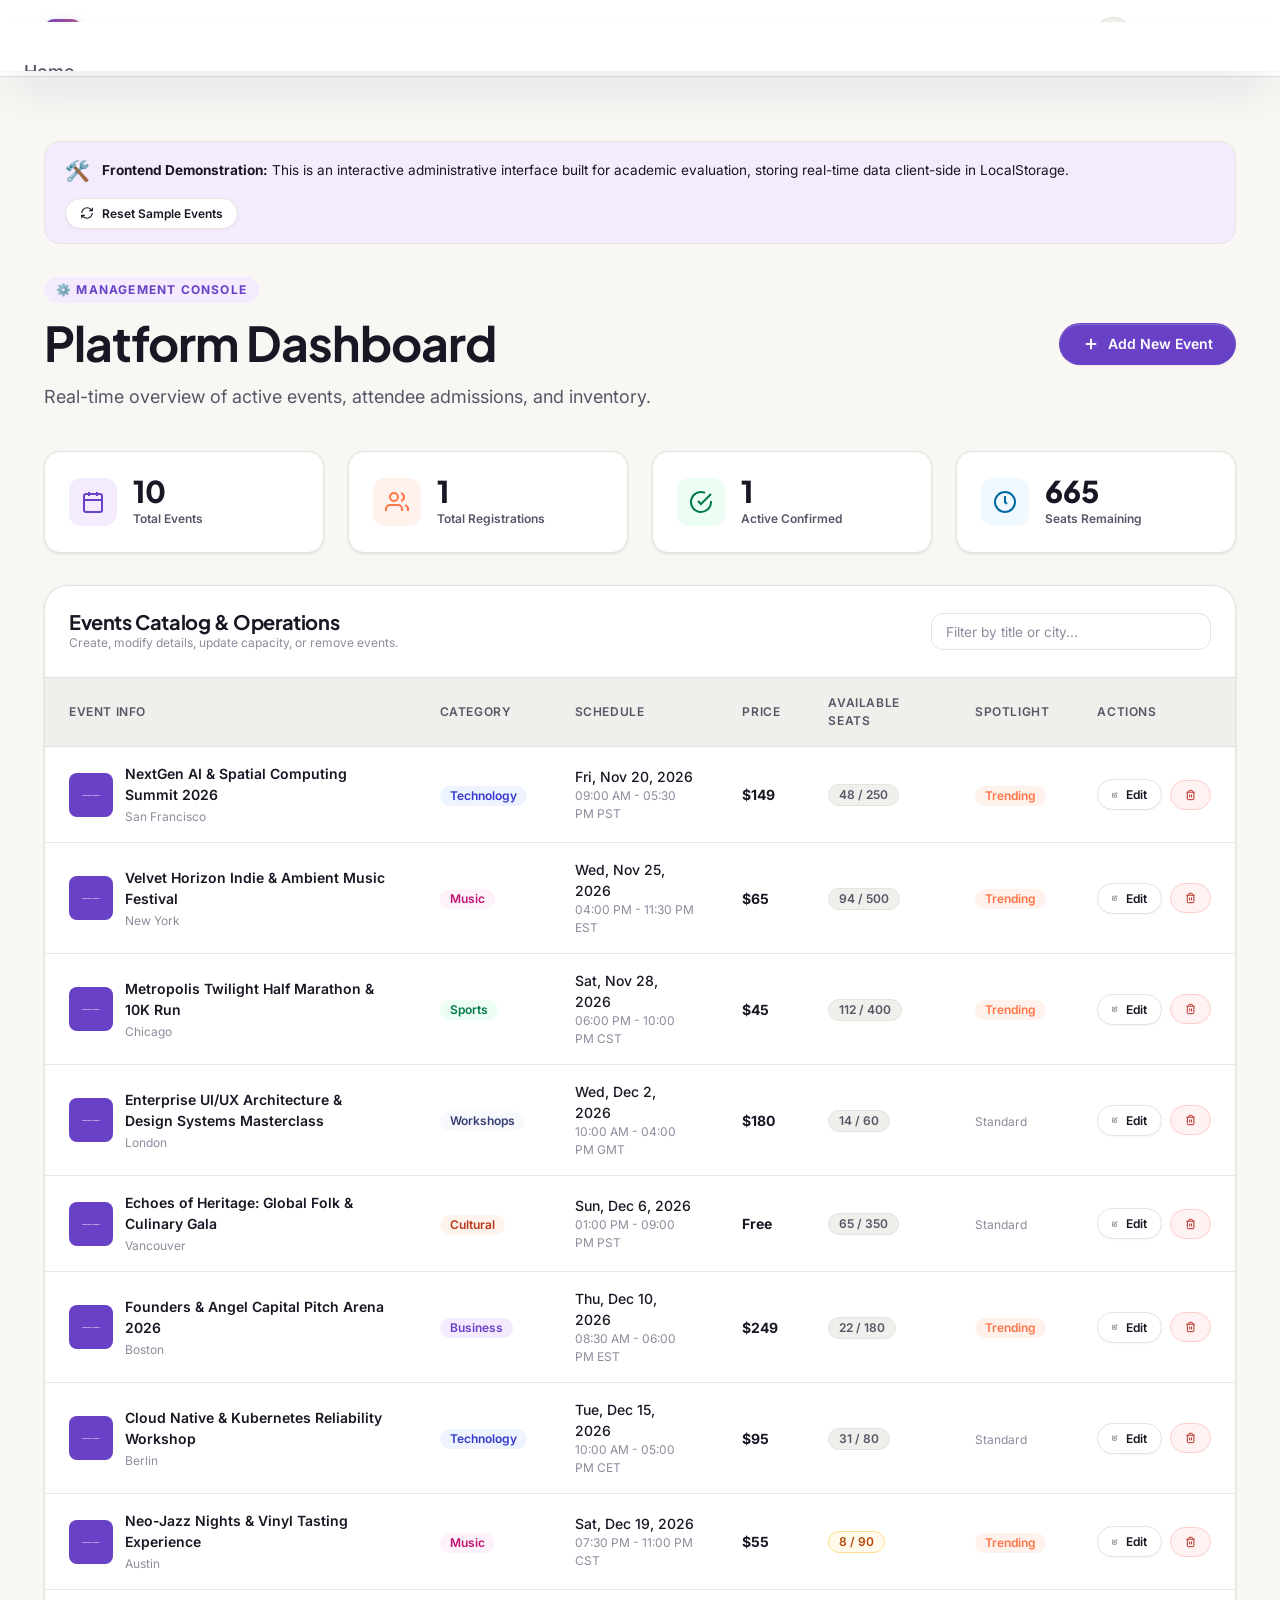
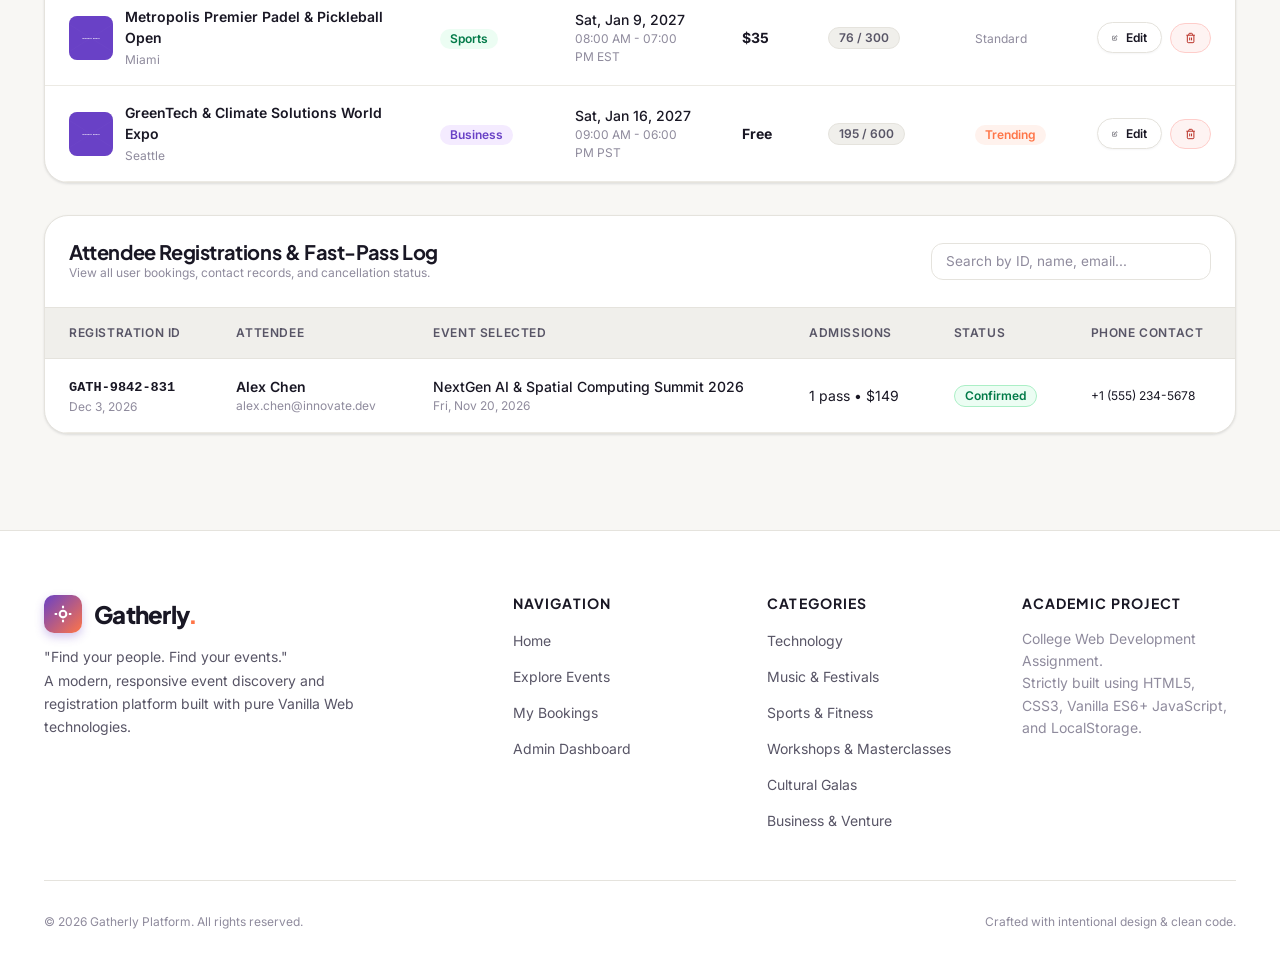
==== admin.html @ cff886ae "feat: add Admin Dashboard with metrics, event CRUD management, and registration viewer" ====
<!DOCTYPE html>
<html lang="en" data-theme="light">
<head>
  <meta charset="UTF-8">
  <meta name="viewport" content="width=device-width, initial-scale=1.0">
  <title>Admin Dashboard – Gatherly</title>
  <meta name="description" content="Manage events, inspect attendee registrations, and configure platform settings on Gatherly.">
  <link rel="icon" type="image/svg+xml" href="assets/favicon.svg">

  <!-- Google Fonts: Inter & Plus Jakarta Sans -->
  <link rel="preconnect" href="https://fonts.googleapis.com">
  <link rel="preconnect" href="https://fonts.gstatic.com" crossorigin>
  <link href="https://fonts.googleapis.com/css2?family=Inter:wght@400;500;600;700&family=Plus+Jakarta+Sans:wght@600;700;800&display=swap" rel="stylesheet">

  <!-- Gatherly Design System -->
  <link rel="stylesheet" href="css/variables.css">
  <link rel="stylesheet" href="css/base.css">
  <link rel="stylesheet" href="css/components.css">
  <link rel="stylesheet" href="css/pages.css">
  <link rel="stylesheet" href="css/responsive.css">
</head>
<body>

  <!-- ==================== Navigation Bar ==================== -->
  <header class="navbar">
    <div class="container navbar-inner">
      <a href="index.html" class="brand-logo" aria-label="Gatherly Home">
        <div class="brand-logo-mark">
          <svg width="22" height="22" viewBox="0 0 24 24" fill="none" stroke="currentColor" stroke-width="2.5">
            <circle cx="12" cy="12" r="4"/>
            <path d="M12 2v3M12 19v3M2 12h3M19 12h3"/>
          </svg>
        </div>
        <span>Gatherly<span class="dot">.</span></span>
      </a>

      <nav class="nav-links" aria-label="Main Navigation">
        <a href="index.html" class="nav-link">Home</a>
        <a href="events.html" class="nav-link">Explore Events</a>
        <a href="bookings.html" class="nav-link">My Bookings</a>
        <a href="admin.html" class="nav-link active">Admin</a>
      </nav>

      <div class="nav-actions">
        <!-- Theme Toggle -->
        <button class="theme-toggle-btn" aria-label="Toggle Dark/Light Mode" title="Toggle Theme">
          <svg width="20" height="20" viewBox="0 0 24 24" fill="none" stroke="currentColor" stroke-width="2"><path d="M21 12.79A9 9 0 1 1 11.21 3 7 7 0 0 0 21 12.79z"/></svg>
        </button>

        <a href="index.html" class="btn btn-secondary btn-sm">
          <span>Exit to Site</span>
        </a>

        <!-- Mobile Drawer Hamburger -->
        <button class="mobile-menu-btn" aria-label="Open mobile menu" aria-expanded="false">
          <svg width="22" height="22" viewBox="0 0 24 24" fill="none" stroke="currentColor" stroke-width="2"><path d="M3 12h18M3 6h18M3 18h18"/></svg>
        </button>
      </div>
    </div>

    <!-- Mobile Drawer -->
    <div class="mobile-nav" aria-label="Mobile Navigation">
      <a href="index.html" class="nav-link">Home</a>
      <a href="events.html" class="nav-link">Explore Events</a>
      <a href="bookings.html" class="nav-link">My Bookings</a>
      <a href="admin.html" class="nav-link active">Admin Dashboard</a>
    </div>
  </header>

  <main class="section">
    <div class="container">
      
      <!-- Academic Disclaimer Notice -->
      <div style="background-color: var(--color-primary-light); border: 1px solid var(--color-border); border-radius: var(--radius-lg); padding: 0.85rem 1.25rem; margin-bottom: 2rem; display: flex; align-items: center; justify-content: space-between; flex-wrap: wrap; gap: 0.75rem;">
        <div style="display: flex; align-items: center; gap: 0.75rem;">
          <span style="font-size: 1.25rem;">🛠️</span>
          <div style="font-size: 0.85rem; color: var(--color-text);">
            <strong>Frontend Demonstration:</strong> This is an interactive administrative interface built for academic evaluation, storing real-time data client-side in LocalStorage.
          </div>
        </div>
        <button id="reset-sample-data-btn" class="btn btn-secondary btn-sm" title="Restore default 10 events">
          <svg width="14" height="14" viewBox="0 0 24 24" fill="none" stroke="currentColor" stroke-width="2"><path d="M3 12a9 9 0 0 1 9-9 9.75 9.75 0 0 1 6.74 2.74L21 8"/><path d="M21 3v5h-5"/><path d="M21 12a9 9 0 0 1-9 9 9.75 9.75 0 0 1-6.74-2.74L3 16"/><path d="M3 21v-5h5"/></svg>
          Reset Sample Events
        </button>
      </div>

      <!-- Dashboard Header -->
      <div class="section-header flex items-center justify-between flex-wrap gap-4">
        <div>
          <span class="section-eyebrow">⚙️ Management Console</span>
          <h1 class="section-title">Platform Dashboard</h1>
          <p class="section-subtitle">Real-time overview of active events, attendee admissions, and inventory.</p>
        </div>
        <button id="open-add-event-modal-btn" class="btn btn-primary">
          <svg width="18" height="18" viewBox="0 0 24 24" fill="none" stroke="currentColor" stroke-width="2.5"><line x1="12" y1="5" x2="12" y2="19"/><line x1="5" y1="12" x2="19" y2="12"/></svg>
          Add New Event
        </button>
      </div>

      <!-- Overview Stats Grid -->
      <div class="admin-stats-grid">
        <div class="admin-stat-card">
          <div class="admin-stat-icon" style="background-color: var(--color-primary-light); color: var(--color-primary);">
            <svg width="24" height="24" viewBox="0 0 24 24" fill="none" stroke="currentColor" stroke-width="2"><rect x="3" y="4" width="18" height="18" rx="2" ry="2"/><line x1="16" y1="2" x2="16" y2="6"/><line x1="8" y1="2" x2="8" y2="6"/><line x1="3" y1="10" x2="21" y2="10"/></svg>
          </div>
          <div>
            <div id="stat-total-events" class="admin-stat-val">0</div>
            <div class="admin-stat-label">Total Events</div>
          </div>
        </div>

        <div class="admin-stat-card">
          <div class="admin-stat-icon" style="background-color: var(--color-accent-light); color: var(--color-accent);">
            <svg width="24" height="24" viewBox="0 0 24 24" fill="none" stroke="currentColor" stroke-width="2"><path d="M17 21v-2a4 4 0 0 0-4-4H5a4 4 0 0 0-4 4v2"/><circle cx="9" cy="7" r="4"/><path d="M23 21v-2a4 4 0 0 0-3-3.87"/><path d="M16 3.13a4 4 0 0 1 0 7.75"/></svg>
          </div>
          <div>
            <div id="stat-total-registrations" class="admin-stat-val">0</div>
            <div class="admin-stat-label">Total Registrations</div>
          </div>
        </div>

        <div class="admin-stat-card">
          <div class="admin-stat-icon" style="background-color: var(--color-success-bg); color: var(--color-success);">
            <svg width="24" height="24" viewBox="0 0 24 24" fill="none" stroke="currentColor" stroke-width="2"><path d="M22 11.08V12a10 10 0 1 1-5.93-9.14"/><polyline points="22 4 12 14.01 9 11.01"/></svg>
          </div>
          <div>
            <div id="stat-active-bookings" class="admin-stat-val">0</div>
            <div class="admin-stat-label">Active Confirmed</div>
          </div>
        </div>

        <div class="admin-stat-card">
          <div class="admin-stat-icon" style="background-color: var(--color-info-bg); color: var(--color-info);">
            <svg width="24" height="24" viewBox="0 0 24 24" fill="none" stroke="currentColor" stroke-width="2"><circle cx="12" cy="12" r="10"/><polyline points="12 6 12 12 14 14"/></svg>
          </div>
          <div>
            <div id="stat-available-seats" class="admin-stat-val">0</div>
            <div class="admin-stat-label">Seats Remaining</div>
          </div>
        </div>
      </div>

      <!-- ================= SECTION 1: EVENTS MANAGEMENT ================= -->
      <div class="admin-card">
        <div class="admin-card-header">
          <div>
            <h2 style="font-size: 1.25rem; font-weight: 700;">Events Catalog & Operations</h2>
            <p class="text-xs text-muted">Create, modify details, update capacity, or remove events.</p>
          </div>

          <div style="width: 280px; max-width: 100%;">
            <input 
              type="text" 
              id="admin-events-search" 
              class="form-input" 
              placeholder="Filter by title or city..." 
              style="padding: 0.45rem 0.85rem; font-size: 0.85rem;"
              aria-label="Filter events table"
            >
          </div>
        </div>

        <div class="table-responsive">
          <table class="data-table" aria-label="Events Table">
            <thead>
              <tr>
                <th>Event Info</th>
                <th>Category</th>
                <th>Schedule</th>
                <th>Price</th>
                <th>Available Seats</th>
                <th>Spotlight</th>
                <th>Actions</th>
              </tr>
            </thead>
            <tbody id="admin-events-tbody">
              <!-- Rendered by admin.js -->
            </tbody>
          </table>
        </div>
      </div>

      <!-- ================= SECTION 2: ATTENDEE REGISTRATIONS ================= -->
      <div class="admin-card">
        <div class="admin-card-header">
          <div>
            <h2 style="font-size: 1.25rem; font-weight: 700;">Attendee Registrations & Fast-Pass Log</h2>
            <p class="text-xs text-muted">View all user bookings, contact records, and cancellation status.</p>
          </div>

          <div style="width: 280px; max-width: 100%;">
            <input 
              type="text" 
              id="admin-bookings-search" 
              class="form-input" 
              placeholder="Search by ID, name, email..." 
              style="padding: 0.45rem 0.85rem; font-size: 0.85rem;"
              aria-label="Filter bookings table"
            >
          </div>
        </div>

        <div class="table-responsive">
          <table class="data-table" aria-label="Registrations Table">
            <thead>
              <tr>
                <th>Registration ID</th>
                <th>Attendee</th>
                <th>Event Selected</th>
                <th>Admissions</th>
                <th>Status</th>
                <th>Phone Contact</th>
              </tr>
            </thead>
            <tbody id="admin-bookings-tbody">
              <!-- Rendered by admin.js -->
            </tbody>
          </table>
        </div>
      </div>

    </div>
  </main>

  <!-- ==================== ADD / EDIT EVENT MODAL ==================== -->
  <div id="event-modal-backdrop" class="modal-backdrop" role="dialog" aria-modal="true" aria-labelledby="event-modal-title">
    <div class="modal-container" style="max-width: 640px;">
      <div class="modal-header">
        <h3 id="event-modal-title" class="modal-title">Add New Event</h3>
        <button class="modal-close close-event-modal" aria-label="Close dialog">
          <svg width="16" height="16" viewBox="0 0 24 24" fill="none" stroke="currentColor" stroke-width="2"><path d="M18 6L6 18M6 6l12 12"/></svg>
        </button>
      </div>

      <form id="admin-event-form">
        <div class="modal-body">
          <input type="hidden" id="admin-event-id">

          <!-- Title -->
          <div class="form-group">
            <label for="admin-event-title" class="form-label form-label-required">Event Title</label>
            <input type="text" id="admin-event-title" class="form-input" required placeholder="e.g. NextGen AI Summit 2026">
          </div>

          <!-- Category & Date Grid -->
          <div style="display: grid; grid-template-columns: 1fr 1fr; gap: 1rem;">
            <div class="form-group">
              <label for="admin-event-category" class="form-label form-label-required">Category</label>
              <select id="admin-event-category" class="form-select" required>
                <option value="technology">Technology</option>
                <option value="music">Music</option>
                <option value="sports">Sports</option>
                <option value="workshops">Workshops</option>
                <option value="cultural">Cultural</option>
                <option value="business">Business</option>
              </select>
            </div>

            <div class="form-group">
              <label for="admin-event-date" class="form-label form-label-required">Date</label>
              <input type="date" id="admin-event-date" class="form-input" required>
            </div>
          </div>

          <!-- Time & Venue Grid -->
          <div style="display: grid; grid-template-columns: 1fr 1fr; gap: 1rem;">
            <div class="form-group">
              <label for="admin-event-time" class="form-label form-label-required">Time / Schedule</label>
              <input type="text" id="admin-event-time" class="form-input" required placeholder="e.g. 09:00 AM - 05:00 PM">
            </div>

            <div class="form-group">
              <label for="admin-event-city" class="form-label form-label-required">City</label>
              <input type="text" id="admin-event-city" class="form-input" required placeholder="e.g. San Francisco">
            </div>
          </div>

          <div class="form-group">
            <label for="admin-event-venue" class="form-label form-label-required">Venue Location</label>
            <input type="text" id="admin-event-venue" class="form-input" required placeholder="e.g. Grand Auditorium, Silicon Center">
          </div>

          <!-- Price & Seats Grid -->
          <div style="display: grid; grid-template-columns: 1fr 1fr; gap: 1rem;">
            <div class="form-group">
              <label for="admin-event-price" class="form-label form-label-required">Price ($ USD, 0 for Free)</label>
              <input type="number" id="admin-event-price" class="form-input" min="0" step="1" required value="0">
            </div>

            <div class="form-group">
              <label for="admin-event-seats" class="form-label form-label-required">Total Seat Capacity</label>
              <input type="number" id="admin-event-seats" class="form-input" min="1" step="1" required value="100">
            </div>
          </div>

          <!-- Cover Image URL -->
          <div class="form-group">
            <label for="admin-event-image" class="form-label">Cover Image URL (Unsplash or direct image)</label>
            <input type="url" id="admin-event-image" class="form-input" placeholder="https://images.unsplash.com/photo-...">
            <span class="form-hint">Leave blank to use a reliable curated default fallback cover.</span>
          </div>

          <!-- Short Tagline -->
          <div class="form-group">
            <label for="admin-event-tagline" class="form-label">Short Tagline</label>
            <input type="text" id="admin-event-tagline" class="form-input" placeholder="A one-sentence hook for cards">
          </div>

          <!-- Description -->
          <div class="form-group">
            <label for="admin-event-desc" class="form-label form-label-required">Full Event Description</label>
            <textarea id="admin-event-desc" class="form-textarea" required placeholder="Provide comprehensive details about this event, speaker lineup, and highlights..."></textarea>
          </div>
        </div>

        <div class="modal-footer">
          <button type="button" class="btn btn-secondary close-event-modal">Cancel</button>
          <button type="submit" class="btn btn-primary">Save Event</button>
        </div>
      </form>
    </div>
  </div>

  <!-- ==================== DELETE CONFIRMATION MODAL ==================== -->
  <div id="delete-modal-backdrop" class="modal-backdrop" role="dialog" aria-modal="true" aria-labelledby="delete-dialog-title">
    <div class="modal-container">
      <div class="modal-header">
        <h3 id="delete-dialog-title" class="modal-title" style="color: var(--color-danger); display: flex; align-items: center; gap: 0.5rem;">
          <svg width="20" height="20" viewBox="0 0 24 24" fill="none" stroke="currentColor" stroke-width="2"><polyline points="3 6 5 6 21 6"/><path d="M19 6v14a2 2 0 0 1-2 2H7a2 2 0 0 1-2-2V6m3 0V4a2 2 0 0 1 2-2h4a2 2 0 0 1 2 2v2"/></svg>
          Delete Event
        </h3>
        <button class="modal-close close-delete-modal" aria-label="Close dialog">
          <svg width="16" height="16" viewBox="0 0 24 24" fill="none" stroke="currentColor" stroke-width="2"><path d="M18 6L6 18M6 6l12 12"/></svg>
        </button>
      </div>

      <div class="modal-body">
        <p style="margin-bottom: 0.75rem;">Are you sure you want to permanently delete this event?</p>
        <div style="background-color: var(--color-surface-sunken); padding: 1rem; border-radius: var(--radius-md); border-left: 3px solid var(--color-danger); margin-bottom: 1rem;">
          <strong id="delete-event-title" style="display: block;"></strong>
        </div>
        <p class="text-sm text-muted">
          This event will be removed from the discovery feed and local storage. Existing registered passes will remain in the log.
        </p>
      </div>

      <div class="modal-footer">
        <button class="btn btn-secondary close-delete-modal">Cancel</button>
        <button id="confirm-delete-event-btn" class="btn btn-danger">Yes, Delete Event</button>
      </div>
    </div>
  </div>

  <!-- ==================== Footer ==================== -->
  <footer class="footer">
    <div class="container">
      <div class="footer-grid">
        <div class="footer-brand">
          <a href="index.html" class="brand-logo">
            <div class="brand-logo-mark">
              <svg width="20" height="20" viewBox="0 0 24 24" fill="none" stroke="currentColor" stroke-width="2.5">
                <circle cx="12" cy="12" r="4"/>
                <path d="M12 2v3M12 19v3M2 12h3M19 12h3"/>
              </svg>
            </div>
            <span>Gatherly<span class="dot">.</span></span>
          </a>
          <p>
            "Find your people. Find your events." <br>
            A modern, responsive event discovery and registration platform built with pure Vanilla Web technologies.
          </p>
        </div>

        <div>
          <h4 class="footer-heading">Navigation</h4>
          <ul class="footer-links">
            <li><a href="index.html" class="footer-link">Home</a></li>
            <li><a href="events.html" class="footer-link">Explore Events</a></li>
            <li><a href="bookings.html" class="footer-link">My Bookings</a></li>
            <li><a href="admin.html" class="footer-link">Admin Dashboard</a></li>
          </ul>
        </div>

        <div>
          <h4 class="footer-heading">Categories</h4>
          <ul class="footer-links">
            <li><a href="events.html?cat=technology" class="footer-link">Technology</a></li>
            <li><a href="events.html?cat=music" class="footer-link">Music & Festivals</a></li>
            <li><a href="events.html?cat=sports" class="footer-link">Sports & Fitness</a></li>
            <li><a href="events.html?cat=workshops" class="footer-link">Workshops & Masterclasses</a></li>
            <li><a href="events.html?cat=cultural" class="footer-link">Cultural Galas</a></li>
            <li><a href="events.html?cat=business" class="footer-link">Business & Venture</a></li>
          </ul>
        </div>

        <div>
          <h4 class="footer-heading">Academic Project</h4>
          <p class="text-sm text-muted" style="line-height: 1.6;">
            College Web Development Assignment.<br>
            Strictly built using HTML5, CSS3, Vanilla ES6+ JavaScript, and LocalStorage.
          </p>
        </div>
      </div>

      <div class="footer-bottom">
        <div>
          © 2026 Gatherly Platform. All rights reserved.
        </div>
        <div>
          <span>Crafted with intentional design & clean code.</span>
        </div>
      </div>
    </div>
  </footer>

  <!-- Scripts -->
  <script src="js/data.js"></script>
  <script src="js/storage.js"></script>
  <script src="js/toast.js"></script>
  <script src="js/theme.js"></script>
  <script src="js/navbar.js"></script>
  <script src="js/admin.js"></script>
</body>
</html>
---- css/variables.css ----
/* ==========================================================================
   Gatherly Design System - Variables & Tokens
   ========================================================================== */

:root {
  /* Brand Color Palette */
  --color-primary: #6941C6;
  --color-primary-hover: #53389E;
  --color-primary-light: #F4EBFF;
  --color-primary-subtle: rgba(105, 65, 198, 0.08);

  --color-accent: #FF7547;
  --color-accent-hover: #E55F33;
  --color-accent-light: #FFF2ED;
  --color-accent-subtle: rgba(255, 117, 71, 0.1);

  /* Neutrals - Light Mode */
  --color-bg: #F8F7F4;
  --color-surface: #FFFFFF;
  --color-surface-raised: #FFFFFF;
  --color-surface-sunken: #F0EFEB;
  --color-border: #E5E3DD;
  --color-border-subtle: #ECEAE4;

  --color-text: #191724;
  --color-text-secondary: #585566;
  --color-text-muted: #8F8B9D;
  --color-text-inverse: #FFFFFF;

  /* Functional Status Colors */
  --color-success: #027A48;
  --color-success-bg: #ECFDF3;
  --color-success-border: #ABEFC6;

  --color-warning: #B54708;
  --color-warning-bg: #FFFAEB;
  --color-warning-border: #FEDF89;

  --color-danger: #B42318;
  --color-danger-bg: #FEF3F2;
  --color-danger-border: #FECDCA;

  --color-info: #026AA2;
  --color-info-bg: #F0F9FF;
  --color-info-border: #B9E6FE;

  /* Typography */
  --font-sans: 'Inter', -apple-system, BlinkMacSystemFont, 'Segoe UI', Roboto, Helvetica, Arial, sans-serif;
  --font-display: 'Plus Jakarta Sans', var(--font-sans);

  --text-xs: 0.75rem;     /* 12px */
  --text-sm: 0.875rem;    /* 14px */
  --text-base: 1rem;      /* 16px */
  --text-lg: 1.125rem;    /* 18px */
  --text-xl: 1.25rem;     /* 20px */
  --text-2xl: 1.5rem;     /* 24px */
  --text-3xl: 1.875rem;   /* 30px */
  --text-4xl: 2.25rem;    /* 36px */
  --text-5xl: 3rem;       /* 48px */
  --text-6xl: 3.75rem;    /* 60px */

  --font-normal: 400;
  --font-medium: 500;
  --font-semibold: 600;
  --font-bold: 700;
  --font-extrabold: 800;

  --leading-tight: 1.15;
  --leading-snug: 1.3;
  --leading-normal: 1.5;
  --leading-relaxed: 1.65;

  /* Spacing */
  --space-1: 0.25rem;   /* 4px */
  --space-2: 0.5rem;    /* 8px */
  --space-3: 0.75rem;   /* 12px */
  --space-4: 1rem;      /* 16px */
  --space-5: 1.25rem;   /* 20px */
  --space-6: 1.5rem;    /* 24px */
  --space-8: 2rem;      /* 32px */
  --space-10: 2.5rem;   /* 40px */
  --space-12: 3rem;     /* 48px */
  --space-16: 4rem;     /* 64px */
  --space-20: 5rem;     /* 80px */
  --space-24: 6rem;     /* 96px */

  /* Borders & Radius */
  --radius-xs: 4px;
  --radius-sm: 8px;
  --radius-md: 12px;
  --radius-lg: 16px;
  --radius-xl: 24px;
  --radius-full: 9999px;

  /* Shadows (Subtle & Layered) */
  --shadow-xs: 0 1px 2px rgba(16, 24, 40, 0.04);
  --shadow-sm: 0 1px 3px rgba(16, 24, 40, 0.08), 0 1px 2px rgba(16, 24, 40, 0.04);
  --shadow-md: 0 4px 12px -2px rgba(16, 24, 40, 0.08), 0 2px 4px -2px rgba(16, 24, 40, 0.04);
  --shadow-lg: 0 12px 24px -4px rgba(16, 24, 40, 0.1), 0 4px 8px -2px rgba(16, 24, 40, 0.04);
  --shadow-xl: 0 24px 48px -12px rgba(16, 24, 40, 0.14);
  --shadow-card-hover: 0 16px 32px -6px rgba(105, 65, 198, 0.12), 0 6px 12px -4px rgba(16, 24, 40, 0.06);

  /* Transitions */
  --transition-fast: 150ms cubic-bezier(0.4, 0, 0.2, 1);
  --transition-normal: 250ms cubic-bezier(0.4, 0, 0.2, 1);
  --transition-slow: 400ms cubic-bezier(0.4, 0, 0.2, 1);

  /* Layout */
  --container-max: 1240px;
  --container-narrow: 880px;
  --navbar-height: 76px;
}

/* ==========================================================================
   Dark Theme Overrides
   ========================================================================== */
[data-theme="dark"] {
  --color-primary: #875BF7;
  --color-primary-hover: #9E77ED;
  --color-primary-light: rgba(135, 91, 247, 0.18);
  --color-primary-subtle: rgba(135, 91, 247, 0.12);

  --color-accent: #FF855D;
  --color-accent-hover: #FFA07E;
  --color-accent-light: rgba(255, 133, 93, 0.18);
  --color-accent-subtle: rgba(255, 133, 93, 0.12);

  --color-bg: #0F0E14;
  --color-surface: #171520;
  --color-surface-raised: #1F1C2C;
  --color-surface-sunken: #13111B;
  --color-border: #2B273A;
  --color-border-subtle: #232031;

  --color-text: #F4F3F7;
  --color-text-secondary: #AAA5B8;
  --color-text-muted: #746F82;
  --color-text-inverse: #0F0E14;

  --color-success: #12B76A;
  --color-success-bg: rgba(18, 183, 106, 0.15);
  --color-success-border: #05603A;

  --color-warning: #F79009;
  --color-warning-bg: rgba(247, 144, 9, 0.15);
  --color-warning-border: #7A2E0E;

  --color-danger: #F04438;
  --color-danger-bg: rgba(240, 68, 56, 0.15);
  --color-danger-border: #7A271A;

  --color-info: #0BA5EC;
  --color-info-bg: rgba(11, 165, 236, 0.15);
  --color-info-border: #026AA2;

  --shadow-xs: 0 1px 2px rgba(0, 0, 0, 0.3);
  --shadow-sm: 0 2px 4px rgba(0, 0, 0, 0.4);
  --shadow-md: 0 4px 12px rgba(0, 0, 0, 0.45);
  --shadow-lg: 0 12px 28px rgba(0, 0, 0, 0.55);
  --shadow-xl: 0 24px 48px rgba(0, 0, 0, 0.7);
  --shadow-card-hover: 0 18px 36px rgba(135, 91, 247, 0.18);
}
---- css/base.css ----
/* ==========================================================================
   Gatherly Design System - Base, Reset, Typography & Forms
   ========================================================================== */

/* Modern CSS Reset */
*, *::before, *::after {
  box-sizing: border-box;
  margin: 0;
  padding: 0;
}

html {
  font-family: var(--font-sans);
  font-size: 16px;
  line-height: var(--leading-normal);
  color: var(--color-text);
  background-color: var(--color-bg);
  scroll-behavior: smooth;
  -webkit-font-smoothing: antialiased;
  -moz-osx-font-smoothing: grayscale;
  text-rendering: optimizeLegibility;
  transition: background-color var(--transition-normal), color var(--transition-normal);
}

body {
  min-height: 100vh;
  display: flex;
  flex-direction: column;
  background-color: var(--color-bg);
  overflow-x: hidden;
}

main {
  flex: 1 0 auto;
}

img, picture, video, canvas, svg {
  display: block;
  max-width: 100%;
}

input, button, textarea, select {
  font: inherit;
  color: inherit;
}

a {
  color: inherit;
  text-decoration: none;
  transition: color var(--transition-fast);
}

ul, ol {
  list-style: none;
}

button {
  cursor: pointer;
  border: none;
  background: none;
}

/* Accessible focus styles */
:focus-visible {
  outline: 2px solid var(--color-primary);
  outline-offset: 3px;
  border-radius: var(--radius-xs);
}

/* ==========================================================================
   Typography
   ========================================================================== */
h1, h2, h3, h4, h5, h6 {
  font-family: var(--font-display);
  color: var(--color-text);
  font-weight: var(--font-bold);
  line-height: var(--leading-tight);
  letter-spacing: -0.02em;
}

h1 { font-size: clamp(2.25rem, 5vw, var(--text-5xl)); }
h2 { font-size: clamp(1.75rem, 3.5vw, var(--text-3xl)); }
h3 { font-size: clamp(1.35rem, 2.5vw, var(--text-2xl)); }
h4 { font-size: var(--text-xl); }
h5 { font-size: var(--text-lg); }
h6 { font-size: var(--text-base); }

p {
  color: var(--color-text-secondary);
  line-height: var(--leading-relaxed);
}

.lead {
  font-size: var(--text-lg);
  line-height: var(--leading-relaxed);
  color: var(--color-text-secondary);
}

.text-sm { font-size: var(--text-sm); }
.text-xs { font-size: var(--text-xs); }
.text-muted { color: var(--color-text-muted); }
.text-primary { color: var(--color-primary); }
.text-accent { color: var(--color-accent); }

/* ==========================================================================
   Layout Containers
   ========================================================================== */
.container {
  width: 100%;
  max-width: var(--container-max);
  margin-left: auto;
  margin-right: auto;
  padding-left: var(--space-6);
  padding-right: var(--space-6);
}

.container-narrow {
  width: 100%;
  max-width: var(--container-narrow);
  margin-left: auto;
  margin-right: auto;
  padding-left: var(--space-6);
  padding-right: var(--space-6);
}

.section {
  padding-top: var(--space-16);
  padding-bottom: var(--space-16);
  position: relative;
}

.section-header {
  margin-bottom: var(--space-10);
}

.section-header.text-center {
  text-align: center;
  max-width: 680px;
  margin-left: auto;
  margin-right: auto;
}

.section-eyebrow {
  display: inline-flex;
  align-items: center;
  gap: var(--space-2);
  font-family: var(--font-sans);
  font-size: var(--text-xs);
  font-weight: var(--font-bold);
  text-transform: uppercase;
  letter-spacing: 0.1em;
  color: var(--color-primary);
  margin-bottom: var(--space-3);
  padding: var(--space-1) var(--space-3);
  background: var(--color-primary-light);
  border-radius: var(--radius-full);
}

.section-title {
  margin-bottom: var(--space-3);
}

.section-subtitle {
  font-size: var(--text-lg);
  color: var(--color-text-secondary);
}

/* ==========================================================================
   Buttons
   ========================================================================== */
.btn {
  display: inline-flex;
  align-items: center;
  justify-content: center;
  gap: var(--space-2);
  padding: 0.6875rem 1.375rem;
  font-family: var(--font-sans);
  font-size: var(--text-sm);
  font-weight: var(--font-semibold);
  border-radius: var(--radius-full);
  transition: all var(--transition-normal);
  white-space: nowrap;
  user-select: none;
  cursor: pointer;
  border: 1px solid transparent;
  line-height: 1.25;
}

.btn:active {
  transform: translateY(1px);
}

.btn-primary {
  background-color: var(--color-primary);
  color: var(--color-text-inverse);
  box-shadow: 0 1px 2px rgba(16, 24, 40, 0.05), inset 0 1px 0 rgba(255, 255, 255, 0.2);
}

.btn-primary:hover {
  background-color: var(--color-primary-hover);
  box-shadow: 0 4px 12px rgba(105, 65, 198, 0.28);
  transform: translateY(-1px);
}

.btn-accent {
  background-color: var(--color-accent);
  color: #FFFFFF;
  box-shadow: 0 1px 2px rgba(16, 24, 40, 0.05);
}

.btn-accent:hover {
  background-color: var(--color-accent-hover);
  box-shadow: 0 4px 12px rgba(255, 117, 71, 0.32);
  transform: translateY(-1px);
}

.btn-secondary {
  background-color: var(--color-surface);
  color: var(--color-text);
  border-color: var(--color-border);
  box-shadow: var(--shadow-xs);
}

.btn-secondary:hover {
  background-color: var(--color-surface-sunken);
  border-color: var(--color-text-muted);
}

.btn-outline {
  background-color: transparent;
  color: var(--color-primary);
  border-color: var(--color-primary);
}

.btn-outline:hover {
  background-color: var(--color-primary-light);
}

.btn-ghost {
  background-color: transparent;
  color: var(--color-text-secondary);
}

.btn-ghost:hover {
  background-color: var(--color-surface-sunken);
  color: var(--color-text);
}

.btn-danger {
  background-color: var(--color-danger-bg);
  color: var(--color-danger);
  border-color: var(--color-danger-border);
}

.btn-danger:hover {
  background-color: var(--color-danger);
  color: #FFFFFF;
}

.btn-sm {
  padding: 0.45rem 0.875rem;
  font-size: var(--text-xs);
}

.btn-lg {
  padding: 0.875rem 1.875rem;
  font-size: var(--text-base);
}

.btn-icon-only {
  padding: 0.625rem;
  border-radius: var(--radius-full);
}

.btn:disabled, .btn[disabled] {
  opacity: 0.55;
  cursor: not-allowed;
  pointer-events: none;
}

/* ==========================================================================
   Badges & Pills
   ========================================================================== */
.badge {
  display: inline-flex;
  align-items: center;
  gap: 0.35rem;
  padding: 0.25rem 0.625rem;
  border-radius: var(--radius-full);
  font-size: var(--text-xs);
  font-weight: var(--font-semibold);
  line-height: 1;
  text-transform: capitalize;
}

.badge-primary {
  background-color: var(--color-primary-light);
  color: var(--color-primary);
}

.badge-accent {
  background-color: var(--color-accent-light);
  color: var(--color-accent);
}

.badge-success {
  background-color: var(--color-success-bg);
  color: var(--color-success);
  border: 1px solid var(--color-success-border);
}

.badge-warning {
  background-color: var(--color-warning-bg);
  color: var(--color-warning);
  border: 1px solid var(--color-warning-border);
}

.badge-danger {
  background-color: var(--color-danger-bg);
  color: var(--color-danger);
  border: 1px solid var(--color-danger-border);
}

.badge-neutral {
  background-color: var(--color-surface-sunken);
  color: var(--color-text-secondary);
  border: 1px solid var(--color-border);
}

/* Category Specific Colors */
.badge-cat-technology { background: #EEF4FF; color: #3538CD; }
.badge-cat-music { background: #FDF2FA; color: #C11574; }
.badge-cat-sports { background: #ECFDF3; color: #027A48; }
.badge-cat-workshops { background: #F8F9FC; color: #363F72; }
.badge-cat-cultural { background: #FFF4ED; color: #B93815; }
.badge-cat-business { background: #F4EBFF; color: #6941C6; }

[data-theme="dark"] .badge-cat-technology { background: rgba(53, 56, 205, 0.2); color: #84ADFF; }
[data-theme="dark"] .badge-cat-music { background: rgba(193, 21, 116, 0.2); color: #FDA29B; }
[data-theme="dark"] .badge-cat-sports { background: rgba(2, 122, 72, 0.2); color: #6CE9A6; }
[data-theme="dark"] .badge-cat-workshops { background: rgba(54, 63, 114, 0.25); color: #A4BCFD; }
[data-theme="dark"] .badge-cat-cultural { background: rgba(185, 56, 21, 0.2); color: #FEC84B; }
[data-theme="dark"] .badge-cat-business { background: rgba(105, 65, 198, 0.2); color: #D6BBFB; }

/* ==========================================================================
   Form Controls
   ========================================================================== */
.form-group {
  margin-bottom: var(--space-5);
  display: flex;
  flex-direction: column;
  gap: var(--space-2);
}

.form-label {
  font-size: var(--text-sm);
  font-weight: var(--font-semibold);
  color: var(--color-text);
  display: flex;
  align-items: center;
  justify-content: space-between;
}

.form-label-required::after {
  content: " *";
  color: var(--color-danger);
}

.form-input, .form-select, .form-textarea {
  width: 100%;
  padding: 0.75rem 1rem;
  font-size: var(--text-sm);
  font-family: var(--font-sans);
  color: var(--color-text);
  background-color: var(--color-surface);
  border: 1px solid var(--color-border);
  border-radius: var(--radius-md);
  transition: all var(--transition-fast);
}

.form-input::placeholder, .form-textarea::placeholder {
  color: var(--color-text-muted);
}

.form-input:hover, .form-select:hover, .form-textarea:hover {
  border-color: var(--color-text-muted);
}

.form-input:focus, .form-select:focus, .form-textarea:focus {
  outline: none;
  border-color: var(--color-primary);
  box-shadow: 0 0 0 4px var(--color-primary-light);
}

.form-input.is-invalid, .form-select.is-invalid, .form-textarea.is-invalid {
  border-color: var(--color-danger);
  box-shadow: 0 0 0 4px var(--color-danger-bg);
}

.form-error {
  font-size: var(--text-xs);
  color: var(--color-danger);
  display: none;
  margin-top: 0.25rem;
}

.form-error.is-visible {
  display: block;
}

.form-hint {
  font-size: var(--text-xs);
  color: var(--color-text-muted);
}

.form-select {
  cursor: pointer;
  appearance: none;
  background-image: url("data:image/svg+xml,%3Csvg xmlns='http://www.w3.org/2000/svg' fill='none' viewBox='0 0 20 20'%3E%3Cpath stroke='%23667085' stroke-linecap='round' stroke-linejoin='round' stroke-width='1.5' d='m6 8 4 4 4-4'/%3E%3C/svg%3E");
  background-position: right 0.75rem center;
  background-repeat: no-repeat;
  background-size: 1.25rem;
  padding-right: 2.5rem;
}

.form-textarea {
  resize: vertical;
  min-height: 110px;
}

/* ==========================================================================
   Utilities
   ========================================================================== */
.visually-hidden {
  position: absolute;
  width: 1px;
  height: 1px;
  padding: 0;
  margin: -1px;
  overflow: hidden;
  clip: rect(0, 0, 0, 0);
  white-space: nowrap;
  border-width: 0;
}

.flex { display: flex; }
.flex-col { flex-direction: column; }
.items-center { align-items: center; }
.justify-between { justify-content: space-between; }
.justify-center { justify-content: center; }
.gap-2 { gap: var(--space-2); }
.gap-4 { gap: var(--space-4); }
.gap-6 { gap: var(--space-6); }
.w-full { width: 100%; }
---- css/components.css ----
/* ==========================================================================
   Gatherly Design System - Reusable Components
   ========================================================================== */

/* ==========================================================================
   Navbar
   ========================================================================== */
.navbar {
  position: sticky;
  top: 0;
  z-index: 100;
  background-color: var(--color-surface);
  border-bottom: 1px solid var(--color-border);
  transition: all var(--transition-normal);
  backdrop-filter: blur(12px);
  -webkit-backdrop-filter: blur(12px);
}

.navbar-inner {
  display: flex;
  align-items: center;
  justify-content: space-between;
  height: var(--navbar-height);
}

.brand-logo {
  display: flex;
  align-items: center;
  gap: var(--space-3);
  font-family: var(--font-display);
  font-weight: var(--font-extrabold);
  font-size: var(--text-2xl);
  color: var(--color-text);
  letter-spacing: -0.03em;
}

.brand-logo-mark {
  width: 38px;
  height: 38px;
  background: linear-gradient(135deg, var(--color-primary), var(--color-accent));
  border-radius: 10px;
  display: flex;
  align-items: center;
  justify-content: center;
  color: #FFFFFF;
  box-shadow: 0 4px 10px rgba(105, 65, 198, 0.3);
}

.brand-logo span.dot {
  color: var(--color-accent);
}

.nav-links {
  display: flex;
  align-items: center;
  gap: var(--space-8);
}

.nav-link {
  font-size: var(--text-sm);
  font-weight: var(--font-medium);
  color: var(--color-text-secondary);
  position: relative;
  padding: var(--space-2) 0;
  transition: color var(--transition-fast);
}

.nav-link:hover {
  color: var(--color-primary);
}

.nav-link.active {
  color: var(--color-primary);
  font-weight: var(--font-semibold);
}

.nav-link.active::after {
  content: "";
  position: absolute;
  bottom: 0;
  left: 0;
  right: 0;
  height: 2px;
  background-color: var(--color-primary);
  border-radius: var(--radius-full);
}

.nav-actions {
  display: flex;
  align-items: center;
  gap: var(--space-3);
}

/* Theme Toggle Button */
.theme-toggle-btn {
  width: 42px;
  height: 42px;
  border-radius: var(--radius-full);
  display: flex;
  align-items: center;
  justify-content: center;
  color: var(--color-text-secondary);
  background-color: var(--color-surface-sunken);
  border: 1px solid var(--color-border);
  transition: all var(--transition-fast);
}

.theme-toggle-btn:hover {
  color: var(--color-primary);
  border-color: var(--color-primary);
  transform: rotate(15deg);
}

.mobile-menu-btn {
  display: none;
  width: 42px;
  height: 42px;
  border-radius: var(--radius-sm);
  align-items: center;
  justify-content: center;
  color: var(--color-text);
  background-color: var(--color-surface-sunken);
  border: 1px solid var(--color-border);
}

/* Mobile Navigation Drawer */
.mobile-nav {
  position: fixed;
  top: var(--navbar-height);
  left: 0;
  right: 0;
  bottom: 0;
  background-color: var(--color-surface);
  padding: var(--space-6);
  display: flex;
  flex-direction: column;
  gap: var(--space-4);
  z-index: 99;
  transform: translateY(-110%);
  transition: transform var(--transition-normal);
  border-bottom: 1px solid var(--color-border);
  box-shadow: var(--shadow-xl);
  overflow-y: auto;
}

.mobile-nav.is-open {
  transform: translateY(0);
}

.mobile-nav .nav-link {
  font-size: var(--text-lg);
  padding: var(--space-3) 0;
  border-bottom: 1px solid var(--color-border-subtle);
}

/* ==========================================================================
   Event Card
   ========================================================================== */
.events-grid {
  display: grid;
  grid-template-columns: repeat(auto-fill, minmax(340px, 1fr));
  gap: var(--space-8);
}

.event-card {
  background-color: var(--color-surface);
  border: 1px solid var(--color-border);
  border-radius: var(--radius-lg);
  overflow: hidden;
  display: flex;
  flex-direction: column;
  transition: transform var(--transition-normal), box-shadow var(--transition-normal), border-color var(--transition-normal);
  box-shadow: var(--shadow-sm);
  position: relative;
}

.event-card:hover {
  transform: translateY(-4px);
  box-shadow: var(--shadow-card-hover);
  border-color: var(--color-primary-light);
}

.event-card-media {
  position: relative;
  width: 100%;
  aspect-ratio: 16 / 10;
  overflow: hidden;
  background-color: var(--color-surface-sunken);
}

.event-card-img {
  width: 100%;
  height: 100%;
  object-fit: cover;
  transition: transform var(--transition-slow);
}

.event-card:hover .event-card-img {
  transform: scale(1.05);
}

.event-card-badge-top {
  position: absolute;
  top: var(--space-3);
  left: var(--space-3);
  z-index: 2;
}

.event-card-price {
  position: absolute;
  top: var(--space-3);
  right: var(--space-3);
  z-index: 2;
  background-color: rgba(25, 23, 36, 0.85);
  backdrop-filter: blur(6px);
  color: #FFFFFF;
  font-weight: var(--font-bold);
  font-size: var(--text-xs);
  padding: 0.35rem 0.75rem;
  border-radius: var(--radius-full);
}

.event-card-price.free {
  background-color: var(--color-success);
}

.event-card-content {
  padding: var(--space-6);
  display: flex;
  flex-direction: column;
  flex-grow: 1;
}

.event-card-meta {
  display: flex;
  align-items: center;
  gap: var(--space-4);
  font-size: var(--text-xs);
  font-weight: var(--font-semibold);
  color: var(--color-accent);
  margin-bottom: var(--space-2);
  text-transform: uppercase;
  letter-spacing: 0.05em;
}

.event-card-title {
  font-size: var(--text-xl);
  font-weight: var(--font-bold);
  line-height: var(--leading-snug);
  margin-bottom: var(--space-2);
  color: var(--color-text);
  display: -webkit-box;
  -webkit-line-clamp: 2;
  -webkit-box-orient: vertical;
  overflow: hidden;
  transition: color var(--transition-fast);
}

.event-card:hover .event-card-title {
  color: var(--color-primary);
}

.event-card-desc {
  font-size: var(--text-sm);
  color: var(--color-text-secondary);
  line-height: var(--leading-normal);
  margin-bottom: var(--space-4);
  display: -webkit-box;
  -webkit-line-clamp: 2;
  -webkit-box-orient: vertical;
  overflow: hidden;
}

.event-card-info-list {
  display: flex;
  flex-direction: column;
  gap: var(--space-2);
  margin-top: auto;
  padding-top: var(--space-4);
  border-top: 1px solid var(--color-border-subtle);
  font-size: var(--text-xs);
  color: var(--color-text-secondary);
}

.event-card-info-item {
  display: flex;
  align-items: center;
  gap: var(--space-2);
}

.event-card-info-item svg {
  flex-shrink: 0;
  width: 15px;
  height: 15px;
  color: var(--color-text-muted);
}

.event-card-footer {
  display: flex;
  align-items: center;
  justify-content: space-between;
  margin-top: var(--space-4);
  padding-top: var(--space-3);
}

.seats-pill {
  font-size: var(--text-xs);
  font-weight: var(--font-medium);
  padding: 0.2rem 0.5rem;
  border-radius: var(--radius-sm);
  background-color: var(--color-surface-sunken);
  color: var(--color-text-secondary);
}

.seats-pill.low {
  background-color: var(--color-warning-bg);
  color: var(--color-warning);
  font-weight: var(--font-semibold);
}

.seats-pill.soldout {
  background-color: var(--color-danger-bg);
  color: var(--color-danger);
  font-weight: var(--font-bold);
}

/* ==========================================================================
   Countdown Timer Component
   ========================================================================== */
.countdown-box {
  display: inline-flex;
  align-items: center;
  gap: var(--space-3);
  background: var(--color-surface-raised);
  border: 1px solid var(--color-border);
  padding: var(--space-4) var(--space-6);
  border-radius: var(--radius-lg);
  box-shadow: var(--shadow-sm);
}

.countdown-unit {
  display: flex;
  flex-direction: column;
  align-items: center;
  min-width: 52px;
}

.countdown-num {
  font-family: var(--font-display);
  font-size: var(--text-2xl);
  font-weight: var(--font-extrabold);
  color: var(--color-primary);
  line-height: 1;
}

.countdown-label {
  font-size: var(--text-xs);
  font-weight: var(--font-semibold);
  text-transform: uppercase;
  color: var(--color-text-muted);
  letter-spacing: 0.05em;
  margin-top: var(--space-1);
}

.countdown-sep {
  font-size: var(--text-xl);
  font-weight: var(--font-bold);
  color: var(--color-text-muted);
  margin-bottom: var(--space-3);
}

/* ==========================================================================
   Toast Notification System
   ========================================================================== */
#toast-container {
  position: fixed;
  bottom: var(--space-6);
  right: var(--space-6);
  z-index: 1000;
  display: flex;
  flex-direction: column;
  gap: var(--space-3);
  max-width: 400px;
  width: calc(100% - 2 * var(--space-6));
  pointer-events: none;
}

.toast {
  pointer-events: auto;
  display: flex;
  align-items: flex-start;
  gap: var(--space-3);
  padding: var(--space-4);
  border-radius: var(--radius-md);
  background-color: var(--color-surface);
  color: var(--color-text);
  box-shadow: var(--shadow-lg);
  border: 1px solid var(--color-border);
  font-size: var(--text-sm);
  animation: toastIn 0.3s cubic-bezier(0.16, 1, 0.3, 1) forwards;
  transition: opacity 0.25s ease, transform 0.25s ease;
}

.toast.is-hiding {
  animation: toastOut 0.25s ease forwards;
}

.toast-icon {
  flex-shrink: 0;
  width: 20px;
  height: 20px;
  margin-top: 1px;
}

.toast-content {
  flex-grow: 1;
}

.toast-title {
  font-weight: var(--font-semibold);
  margin-bottom: 2px;
}

.toast-message {
  color: var(--color-text-secondary);
  font-size: var(--text-xs);
  line-height: 1.4;
}

.toast-close {
  color: var(--color-text-muted);
  cursor: pointer;
  padding: 2px;
}

.toast-close:hover {
  color: var(--color-text);
}

.toast-success { border-left: 4px solid var(--color-success); }
.toast-success .toast-icon { color: var(--color-success); }
.toast-error { border-left: 4px solid var(--color-danger); }
.toast-error .toast-icon { color: var(--color-danger); }
.toast-warning { border-left: 4px solid var(--color-warning); }
.toast-warning .toast-icon { color: var(--color-warning); }
.toast-info { border-left: 4px solid var(--color-primary); }
.toast-info .toast-icon { color: var(--color-primary); }

@keyframes toastIn {
  from { opacity: 0; transform: translateY(16px) scale(0.96); }
  to { opacity: 1; transform: translateY(0) scale(1); }
}

@keyframes toastOut {
  from { opacity: 1; transform: translateY(0) scale(1); }
  to { opacity: 0; transform: translateY(16px) scale(0.96); }
}

/* ==========================================================================
   Modal Dialog Component
   ========================================================================== */
.modal-backdrop {
  position: fixed;
  inset: 0;
  background-color: rgba(15, 14, 20, 0.65);
  backdrop-filter: blur(4px);
  -webkit-backdrop-filter: blur(4px);
  z-index: 500;
  display: flex;
  align-items: center;
  justify-content: center;
  padding: var(--space-4);
  opacity: 0;
  visibility: hidden;
  transition: opacity var(--transition-normal), visibility var(--transition-normal);
}

.modal-backdrop.is-open {
  opacity: 1;
  visibility: visible;
}

.modal-container {
  background-color: var(--color-surface);
  border: 1px solid var(--color-border);
  border-radius: var(--radius-xl);
  max-width: 560px;
  width: 100%;
  max-height: 90vh;
  overflow-y: auto;
  box-shadow: var(--shadow-xl);
  transform: scale(0.95);
  transition: transform var(--transition-normal);
}

.modal-backdrop.is-open .modal-container {
  transform: scale(1);
}

.modal-header {
  padding: var(--space-6);
  border-bottom: 1px solid var(--color-border);
  display: flex;
  align-items: center;
  justify-content: space-between;
}

.modal-title {
  font-size: var(--text-xl);
  font-weight: var(--font-bold);
}

.modal-close {
  width: 32px;
  height: 32px;
  border-radius: var(--radius-full);
  display: flex;
  align-items: center;
  justify-content: center;
  color: var(--color-text-muted);
  background-color: var(--color-surface-sunken);
  transition: all var(--transition-fast);
}

.modal-close:hover {
  color: var(--color-text);
  background-color: var(--color-border);
}

.modal-body {
  padding: var(--space-6);
}

.modal-footer {
  padding: var(--space-4) var(--space-6);
  border-top: 1px solid var(--color-border);
  background-color: var(--color-surface-sunken);
  display: flex;
  align-items: center;
  justify-content: flex-end;
  gap: var(--space-3);
  border-bottom-left-radius: var(--radius-xl);
  border-bottom-right-radius: var(--radius-xl);
}

/* ==========================================================================
   Empty State Component
   ========================================================================== */
.empty-state {
  text-align: center;
  padding: var(--space-16) var(--space-6);
  background-color: var(--color-surface);
  border: 1px dashed var(--color-border);
  border-radius: var(--radius-xl);
  margin: var(--space-6) 0;
  display: flex;
  flex-direction: column;
  align-items: center;
}

.empty-state-icon {
  width: 64px;
  height: 64px;
  border-radius: var(--radius-full);
  background-color: var(--color-primary-light);
  color: var(--color-primary);
  display: flex;
  align-items: center;
  justify-content: center;
  margin-bottom: var(--space-4);
}

.empty-state-title {
  font-size: var(--text-xl);
  margin-bottom: var(--space-2);
}

.empty-state-desc {
  max-width: 440px;
  font-size: var(--text-sm);
  color: var(--color-text-secondary);
  margin-bottom: var(--space-6);
}

/* ==========================================================================
   Perforated Ticket Pass Component
   ========================================================================== */
.ticket-pass {
  background-color: var(--color-surface);
  border: 1px solid var(--color-border);
  border-radius: var(--radius-lg);
  box-shadow: var(--shadow-md);
  overflow: hidden;
  position: relative;
  margin: var(--space-4) 0;
}

.ticket-pass-header {
  background: linear-gradient(135deg, var(--color-primary), #4E2C99);
  color: #FFFFFF;
  padding: var(--space-5) var(--space-6);
  display: flex;
  justify-content: space-between;
  align-items: center;
}

.ticket-pass-body {
  padding: var(--space-6);
  display: grid;
  grid-template-columns: 2fr 1fr;
  gap: var(--space-6);
  border-bottom: 2px dashed var(--color-border);
  position: relative;
}

/* Perforation punch notches */
.ticket-pass-body::before, .ticket-pass-body::after {
  content: "";
  position: absolute;
  bottom: -12px;
  width: 24px;
  height: 24px;
  border-radius: 50%;
  background-color: var(--color-bg);
  border: 1px solid var(--color-border);
}

.ticket-pass-body::before { left: -13px; }
.ticket-pass-body::after { right: -13px; }

.ticket-pass-details {
  display: flex;
  flex-direction: column;
  gap: var(--space-3);
}

.ticket-field-label {
  font-size: var(--text-xs);
  text-transform: uppercase;
  color: var(--color-text-muted);
  font-weight: var(--font-semibold);
  letter-spacing: 0.05em;
}

.ticket-field-value {
  font-size: var(--text-sm);
  font-weight: var(--font-semibold);
  color: var(--color-text);
}

.ticket-qr-section {
  display: flex;
  flex-direction: column;
  align-items: center;
  justify-content: center;
  text-align: center;
  border-left: 1px solid var(--color-border-subtle);
  padding-left: var(--space-4);
}

.ticket-qr-mockup {
  width: 100px;
  height: 100px;
  background-color: #FFFFFF;
  padding: 6px;
  border: 1px solid var(--color-border);
  border-radius: var(--radius-sm);
  box-shadow: var(--shadow-xs);
}

.ticket-pass-footer {
  padding: var(--space-4) var(--space-6);
  background-color: var(--color-surface-sunken);
  display: flex;
  align-items: center;
  justify-content: space-between;
}

/* ==========================================================================
   Footer
   ========================================================================== */
.footer {
  background-color: var(--color-surface);
  border-top: 1px solid var(--color-border);
  padding-top: var(--space-16);
  padding-bottom: var(--space-8);
  margin-top: auto;
}

.footer-grid {
  display: grid;
  grid-template-columns: 2fr repeat(3, 1fr);
  gap: var(--space-10);
  margin-bottom: var(--space-12);
}

.footer-brand {
  max-width: 320px;
}

.footer-brand p {
  margin-top: var(--space-3);
  font-size: var(--text-sm);
  line-height: var(--leading-relaxed);
}

.footer-heading {
  font-size: var(--text-sm);
  font-weight: var(--font-bold);
  text-transform: uppercase;
  letter-spacing: 0.08em;
  color: var(--color-text);
  margin-bottom: var(--space-4);
}

.footer-links {
  display: flex;
  flex-direction: column;
  gap: var(--space-3);
}

.footer-link {
  font-size: var(--text-sm);
  color: var(--color-text-secondary);
  transition: color var(--transition-fast);
}

.footer-link:hover {
  color: var(--color-primary);
}

.footer-bottom {
  display: flex;
  align-items: center;
  justify-content: space-between;
  padding-top: var(--space-8);
  border-top: 1px solid var(--color-border);
  font-size: var(--text-xs);
  color: var(--color-text-muted);
}
---- css/pages.css ----
/* ==========================================================================
   Gatherly Design System - Page Specific Styles
   ========================================================================== */

/* ==========================================================================
   Homepage (index.html)
   ========================================================================== */
.hero-section {
  padding-top: var(--space-20);
  padding-bottom: var(--space-16);
  position: relative;
  overflow: hidden;
}

.hero-glow {
  position: absolute;
  top: -120px;
  left: 50%;
  transform: translateX(-50%);
  width: 700px;
  height: 450px;
  background: radial-gradient(circle, rgba(105, 65, 198, 0.15) 0%, rgba(255, 117, 71, 0.08) 50%, transparent 70%);
  filter: blur(60px);
  z-index: -1;
  pointer-events: none;
}

[data-theme="dark"] .hero-glow {
  background: radial-gradient(circle, rgba(135, 91, 247, 0.22) 0%, rgba(255, 133, 93, 0.12) 50%, transparent 70%);
}

.hero-content {
  text-align: center;
  max-width: 860px;
  margin: 0 auto var(--space-12) auto;
}

.hero-badge {
  display: inline-flex;
  align-items: center;
  gap: var(--space-2);
  padding: 0.35rem 1rem;
  border-radius: var(--radius-full);
  background-color: var(--color-surface);
  border: 1px solid var(--color-border);
  box-shadow: var(--shadow-xs);
  font-size: var(--text-xs);
  font-weight: var(--font-semibold);
  color: var(--color-text);
  margin-bottom: var(--space-6);
}

.hero-badge .sparkle {
  color: var(--color-accent);
}

.hero-title {
  font-size: clamp(2.5rem, 6vw, var(--text-6xl));
  font-weight: var(--font-extrabold);
  line-height: 1.1;
  margin-bottom: var(--space-6);
  letter-spacing: -0.03em;
}

.hero-title span.highlight {
  background: linear-gradient(135deg, var(--color-primary), var(--color-accent));
  -webkit-background-clip: text;
  -webkit-text-fill-color: transparent;
}

.hero-desc {
  font-size: clamp(1.1rem, 2.5vw, var(--text-xl));
  color: var(--color-text-secondary);
  max-width: 660px;
  margin: 0 auto var(--space-8) auto;
  line-height: var(--leading-relaxed);
}

.hero-actions {
  display: flex;
  align-items: center;
  justify-content: center;
  gap: var(--space-4);
  flex-wrap: wrap;
  margin-bottom: var(--space-10);
}

/* Hero Search Component */
.hero-search-card {
  max-width: 820px;
  margin: 0 auto;
  background-color: var(--color-surface);
  border: 1px solid var(--color-border);
  border-radius: var(--radius-xl);
  padding: var(--space-3);
  box-shadow: var(--shadow-lg);
  display: flex;
  align-items: center;
  gap: var(--space-3);
}

.hero-search-input-wrapper {
  flex: 2;
  display: flex;
  align-items: center;
  gap: var(--space-3);
  padding-left: var(--space-3);
}

.hero-search-input-wrapper svg {
  color: var(--color-text-muted);
  flex-shrink: 0;
}

.hero-search-input {
  border: none;
  background: transparent;
  width: 100%;
  font-size: var(--text-base);
  color: var(--color-text);
}

.hero-search-input:focus {
  outline: none;
}

.hero-search-divider {
  width: 1px;
  height: 32px;
  background-color: var(--color-border);
}

.hero-search-select-wrapper {
  flex: 1.2;
}

.hero-search-select {
  border: none;
  background: transparent;
  width: 100%;
  font-size: var(--text-sm);
  color: var(--color-text-secondary);
  cursor: pointer;
}

.hero-search-select:focus {
  outline: none;
}

/* Category Pills Section */
.categories-pills-wrap {
  display: flex;
  align-items: center;
  justify-content: center;
  gap: var(--space-3);
  flex-wrap: wrap;
  margin-top: var(--space-8);
}

.cat-pill {
  display: inline-flex;
  align-items: center;
  gap: var(--space-2);
  padding: 0.6rem 1.25rem;
  border-radius: var(--radius-full);
  background-color: var(--color-surface);
  border: 1px solid var(--color-border);
  color: var(--color-text-secondary);
  font-size: var(--text-sm);
  font-weight: var(--font-medium);
  transition: all var(--transition-fast);
  cursor: pointer;
}

.cat-pill:hover, .cat-pill.is-active {
  background-color: var(--color-primary-light);
  border-color: var(--color-primary);
  color: var(--color-primary);
  transform: translateY(-2px);
}

/* Featured Event Spotlight Card */
.featured-card {
  display: grid;
  grid-template-columns: 1.15fr 1fr;
  background-color: var(--color-surface);
  border: 1px solid var(--color-border);
  border-radius: var(--radius-xl);
  overflow: hidden;
  box-shadow: var(--shadow-lg);
  margin-bottom: var(--space-12);
  transition: transform var(--transition-normal);
}

.featured-card:hover {
  transform: translateY(-4px);
}

.featured-media {
  position: relative;
  min-height: 380px;
  overflow: hidden;
  background-color: var(--color-surface-sunken);
}

.featured-img {
  width: 100%;
  height: 100%;
  object-fit: cover;
  transition: transform var(--transition-slow);
}

.featured-card:hover .featured-img {
  transform: scale(1.03);
}

.featured-content {
  padding: var(--space-10);
  display: flex;
  flex-direction: column;
  justify-content: center;
}

.featured-meta {
  display: flex;
  align-items: center;
  gap: var(--space-3);
  margin-bottom: var(--space-3);
}

.featured-title {
  font-size: var(--text-3xl);
  font-weight: var(--font-extrabold);
  margin-bottom: var(--space-4);
  line-height: var(--leading-tight);
}

.featured-desc {
  font-size: var(--text-base);
  color: var(--color-text-secondary);
  margin-bottom: var(--space-6);
  line-height: var(--leading-relaxed);
}

.featured-details-grid {
  display: grid;
  grid-template-columns: 1fr 1fr;
  gap: var(--space-4);
  margin-bottom: var(--space-8);
  padding: var(--space-4);
  background-color: var(--color-surface-sunken);
  border-radius: var(--radius-md);
}

.featured-detail-item {
  display: flex;
  align-items: center;
  gap: var(--space-3);
  font-size: var(--text-xs);
  color: var(--color-text-secondary);
}

.featured-detail-item svg {
  color: var(--color-primary);
  flex-shrink: 0;
}

.featured-footer {
  display: flex;
  align-items: center;
  justify-content: space-between;
  gap: var(--space-4);
  flex-wrap: wrap;
}

.featured-price {
  font-family: var(--font-display);
  font-size: var(--text-2xl);
  font-weight: var(--font-extrabold);
  color: var(--color-text);
}

/* Value Props / Features Strip */
.features-grid {
  display: grid;
  grid-template-columns: repeat(auto-fit, minmax(260px, 1fr));
  gap: var(--space-6);
}

.feature-box {
  background-color: var(--color-surface);
  border: 1px solid var(--color-border);
  border-radius: var(--radius-lg);
  padding: var(--space-8);
  transition: all var(--transition-normal);
}

.feature-box:hover {
  transform: translateY(-4px);
  border-color: var(--color-primary);
  box-shadow: var(--shadow-md);
}

.feature-icon-wrapper {
  width: 52px;
  height: 52px;
  border-radius: var(--radius-md);
  background-color: var(--color-primary-light);
  color: var(--color-primary);
  display: flex;
  align-items: center;
  justify-content: center;
  margin-bottom: var(--space-5);
}

.feature-title {
  font-size: var(--text-lg);
  font-weight: var(--font-bold);
  margin-bottom: var(--space-2);
}

.feature-desc {
  font-size: var(--text-sm);
  color: var(--color-text-secondary);
}

/* ==========================================================================
   Explore Events Page (events.html)
   ========================================================================== */
.events-toolbar {
  background-color: var(--color-surface);
  border: 1px solid var(--color-border);
  border-radius: var(--radius-xl);
  padding: var(--space-6);
  margin-bottom: var(--space-8);
  box-shadow: var(--shadow-sm);
}

.toolbar-search-row {
  display: flex;
  gap: var(--space-4);
  margin-bottom: var(--space-4);
}

.toolbar-filters-row {
  display: flex;
  align-items: center;
  justify-content: space-between;
  gap: var(--space-4);
  flex-wrap: wrap;
  padding-top: var(--space-4);
  border-top: 1px solid var(--color-border-subtle);
}

.filter-group {
  display: flex;
  align-items: center;
  gap: var(--space-2);
  flex-wrap: wrap;
}

.filter-pill {
  padding: 0.4rem 0.85rem;
  font-size: var(--text-xs);
  font-weight: var(--font-semibold);
  border-radius: var(--radius-full);
  background-color: var(--color-surface-sunken);
  color: var(--color-text-secondary);
  border: 1px solid var(--color-border);
  cursor: pointer;
  transition: all var(--transition-fast);
}

.filter-pill:hover, .filter-pill.is-active {
  background-color: var(--color-primary);
  color: #FFFFFF;
  border-color: var(--color-primary);
}

.results-meta-bar {
  display: flex;
  align-items: center;
  justify-content: space-between;
  margin-bottom: var(--space-6);
  font-size: var(--text-sm);
  color: var(--color-text-secondary);
}

/* ==========================================================================
   Event Details Page (event-details.html)
   ========================================================================== */
.event-header-banner {
  position: relative;
  width: 100%;
  height: 440px;
  border-radius: var(--radius-xl);
  overflow: hidden;
  margin-bottom: var(--space-8);
  box-shadow: var(--shadow-lg);
  background-color: var(--color-surface-sunken);
}

.event-banner-img {
  width: 100%;
  height: 100%;
  object-fit: cover;
}

.event-banner-overlay {
  position: absolute;
  inset: 0;
  background: linear-gradient(180deg, transparent 40%, rgba(25, 23, 36, 0.9) 100%);
  display: flex;
  align-items: flex-end;
  padding: var(--space-10);
  color: #FFFFFF;
}

.details-layout {
  display: grid;
  grid-template-columns: 2fr 1.15fr;
  gap: var(--space-10);
  align-items: start;
}

.details-main {
  background-color: var(--color-surface);
  border: 1px solid var(--color-border);
  border-radius: var(--radius-xl);
  padding: var(--space-10);
  box-shadow: var(--shadow-sm);
}

.details-section {
  margin-bottom: var(--space-10);
  padding-bottom: var(--space-8);
  border-bottom: 1px solid var(--color-border-subtle);
}

.details-section:last-child {
  margin-bottom: 0;
  padding-bottom: 0;
  border-bottom: none;
}

.details-heading {
  font-size: var(--text-2xl);
  font-weight: var(--font-bold);
  margin-bottom: var(--space-4);
}

.agenda-list {
  display: flex;
  flex-direction: column;
  gap: var(--space-4);
}

.agenda-item {
  display: flex;
  gap: var(--space-4);
  padding: var(--space-4);
  background-color: var(--color-surface-sunken);
  border-radius: var(--radius-md);
  border-left: 3px solid var(--color-primary);
}

.agenda-time {
  font-size: var(--text-xs);
  font-weight: var(--font-bold);
  color: var(--color-primary);
  min-width: 80px;
}

.agenda-title {
  font-size: var(--text-sm);
  font-weight: var(--font-bold);
  margin-bottom: 2px;
}

.agenda-desc {
  font-size: var(--text-xs);
  color: var(--color-text-secondary);
}

/* Sticky Booking Sidebar */
.details-sidebar {
  position: sticky;
  top: calc(var(--navbar-height) + var(--space-6));
  background-color: var(--color-surface);
  border: 1px solid var(--color-border);
  border-radius: var(--radius-xl);
  padding: var(--space-8);
  box-shadow: var(--shadow-lg);
}

.sidebar-price-row {
  display: flex;
  align-items: baseline;
  justify-content: space-between;
  margin-bottom: var(--space-6);
  padding-bottom: var(--space-6);
  border-bottom: 1px solid var(--color-border-subtle);
}

.sidebar-price {
  font-family: var(--font-display);
  font-size: var(--text-4xl);
  font-weight: var(--font-extrabold);
  color: var(--color-primary);
}

.seats-progress-bar {
  width: 100%;
  height: 8px;
  background-color: var(--color-surface-sunken);
  border-radius: var(--radius-full);
  overflow: hidden;
  margin: var(--space-3) 0 var(--space-6) 0;
}

.seats-progress-fill {
  height: 100%;
  background: linear-gradient(90deg, var(--color-primary), var(--color-accent));
  border-radius: var(--radius-full);
  transition: width var(--transition-normal);
}

.organizer-card {
  display: flex;
  align-items: center;
  gap: var(--space-4);
  margin-top: var(--space-6);
  padding-top: var(--space-6);
  border-top: 1px solid var(--color-border-subtle);
}

.organizer-avatar {
  width: 48px;
  height: 48px;
  border-radius: var(--radius-full);
  background-color: var(--color-primary-light);
  color: var(--color-primary);
  display: flex;
  align-items: center;
  justify-content: center;
  font-weight: var(--font-bold);
}

/* ==========================================================================
   Registration Page (register.html)
   ========================================================================== */
.register-container {
  max-width: 620px;
  margin: 0 auto;
}

.register-card {
  background-color: var(--color-surface);
  border: 1px solid var(--color-border);
  border-radius: var(--radius-xl);
  overflow: hidden;
  box-shadow: var(--shadow-lg);
}

.register-card-header {
  padding: var(--space-8) var(--space-8) var(--space-6) var(--space-8);
  border-bottom: 1px solid var(--color-border-subtle);
  background: linear-gradient(180deg, var(--color-surface-sunken), var(--color-surface));
}

.register-card-body {
  padding: var(--space-8);
}

.selected-event-preview {
  display: flex;
  gap: var(--space-4);
  padding: var(--space-4);
  background-color: var(--color-surface-sunken);
  border: 1px solid var(--color-border);
  border-radius: var(--radius-lg);
  margin-bottom: var(--space-6);
  align-items: center;
}

.selected-event-thumb {
  width: 70px;
  height: 70px;
  border-radius: var(--radius-md);
  object-fit: cover;
  flex-shrink: 0;
}

/* ==========================================================================
   Admin Dashboard (admin.html)
   ========================================================================== */
.admin-stats-grid {
  display: grid;
  grid-template-columns: repeat(auto-fit, minmax(220px, 1fr));
  gap: var(--space-6);
  margin-bottom: var(--space-8);
}

.admin-stat-card {
  background-color: var(--color-surface);
  border: 1px solid var(--color-border);
  border-radius: var(--radius-lg);
  padding: var(--space-6);
  display: flex;
  align-items: center;
  gap: var(--space-4);
  box-shadow: var(--shadow-sm);
}

.admin-stat-icon {
  width: 48px;
  height: 48px;
  border-radius: var(--radius-md);
  display: flex;
  align-items: center;
  justify-content: center;
  flex-shrink: 0;
}

.admin-stat-val {
  font-family: var(--font-display);
  font-size: var(--text-3xl);
  font-weight: var(--font-extrabold);
  line-height: 1;
}

.admin-stat-label {
  font-size: var(--text-xs);
  color: var(--color-text-secondary);
  font-weight: var(--font-semibold);
  margin-top: 4px;
}

.admin-card {
  background-color: var(--color-surface);
  border: 1px solid var(--color-border);
  border-radius: var(--radius-xl);
  overflow: hidden;
  box-shadow: var(--shadow-sm);
  margin-bottom: var(--space-8);
}

.admin-card-header {
  padding: var(--space-6);
  border-bottom: 1px solid var(--color-border);
  display: flex;
  align-items: center;
  justify-content: space-between;
  flex-wrap: wrap;
  gap: var(--space-4);
}

.table-responsive {
  width: 100%;
  overflow-x: auto;
}

.data-table {
  width: 100%;
  border-collapse: collapse;
  text-align: left;
  font-size: var(--text-sm);
}

.data-table th {
  padding: var(--space-4) var(--space-6);
  background-color: var(--color-surface-sunken);
  color: var(--color-text-secondary);
  font-weight: var(--font-semibold);
  font-size: var(--text-xs);
  text-transform: uppercase;
  letter-spacing: 0.05em;
  border-bottom: 1px solid var(--color-border);
}

.data-table td {
  padding: var(--space-4) var(--space-6);
  border-bottom: 1px solid var(--color-border-subtle);
  color: var(--color-text);
  vertical-align: middle;
}

.data-table tr:hover td {
  background-color: var(--color-surface-sunken);
}

.table-actions {
  display: flex;
  align-items: center;
  gap: var(--space-2);
}
---- css/responsive.css ----
/* ==========================================================================
   Gatherly Design System - Responsive & Media Queries
   ========================================================================== */

/* Tablet & Smaller (< 1024px) */
@media (max-width: 1024px) {
  .details-layout {
    grid-template-columns: 1fr;
  }

  .details-sidebar {
    position: static;
    margin-top: var(--space-8);
  }

  .featured-card {
    grid-template-columns: 1fr;
  }

  .featured-media {
    min-height: 280px;
  }

  .footer-grid {
    grid-template-columns: 1fr 1fr;
    gap: var(--space-8);
  }
}

/* Tablet Portrait & Mobile (< 768px) */
@media (max-width: 768px) {
  :root {
    --navbar-height: 68px;
  }

  .nav-links {
    display: none;
  }

  .mobile-menu-btn {
    display: flex;
  }

  .section {
    padding-top: var(--space-10);
    padding-bottom: var(--space-10);
  }

  .hero-search-card {
    flex-direction: column;
    padding: var(--space-4);
  }

  .hero-search-divider {
    display: none;
  }

  .hero-search-input-wrapper,
  .hero-search-select-wrapper {
    width: 100%;
    padding: var(--space-2) 0;
  }

  .hero-search-card .btn {
    width: 100%;
  }

  .events-grid {
    grid-template-columns: 1fr;
  }

  .featured-details-grid {
    grid-template-columns: 1fr;
  }

  .featured-content {
    padding: var(--space-6);
  }

  .toolbar-filters-row {
    flex-direction: column;
    align-items: stretch;
  }

  .filter-group {
    overflow-x: auto;
    flex-wrap: nowrap;
    padding-bottom: var(--space-2);
    -webkit-overflow-scrolling: touch;
  }

  .ticket-pass-body {
    grid-template-columns: 1fr;
  }

  .ticket-qr-section {
    border-left: none;
    border-top: 1px dashed var(--color-border-subtle);
    padding-left: 0;
    padding-top: var(--space-4);
  }

  .footer-grid {
    grid-template-columns: 1fr;
    gap: var(--space-8);
  }

  .footer-bottom {
    flex-direction: column;
    gap: var(--space-4);
    text-align: center;
  }

  .admin-card-header {
    flex-direction: column;
    align-items: stretch;
  }

  .countdown-box {
    padding: var(--space-3) var(--space-4);
    gap: var(--space-2);
  }

  .countdown-unit {
    min-width: 44px;
  }

  .countdown-num {
    font-size: var(--text-xl);
  }
}

/* Extra Small Phones (< 480px) */
@media (max-width: 480px) {
  .hero-title {
    font-size: 2.1rem;
  }

  .hero-actions {
    flex-direction: column;
    width: 100%;
  }

  .hero-actions .btn {
    width: 100%;
  }

  .register-card-header,
  .register-card-body {
    padding: var(--space-5);
  }
}
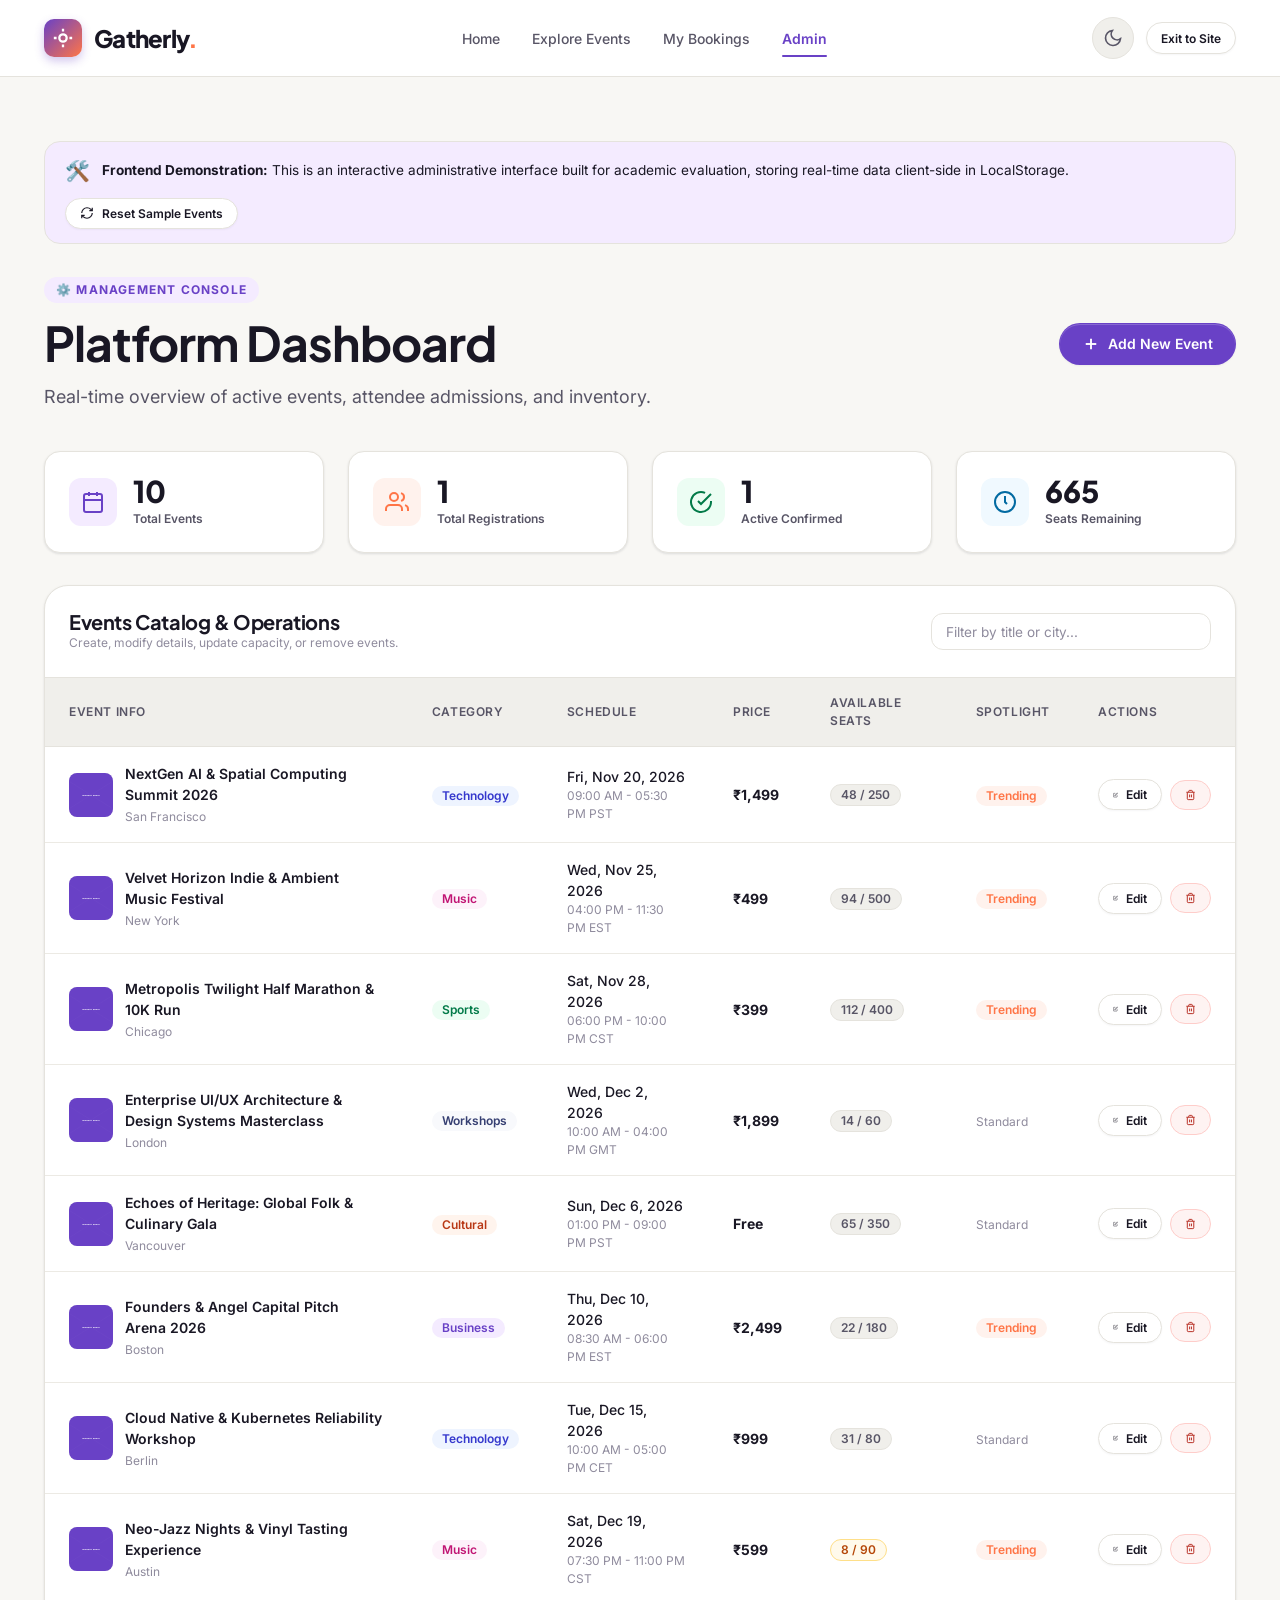
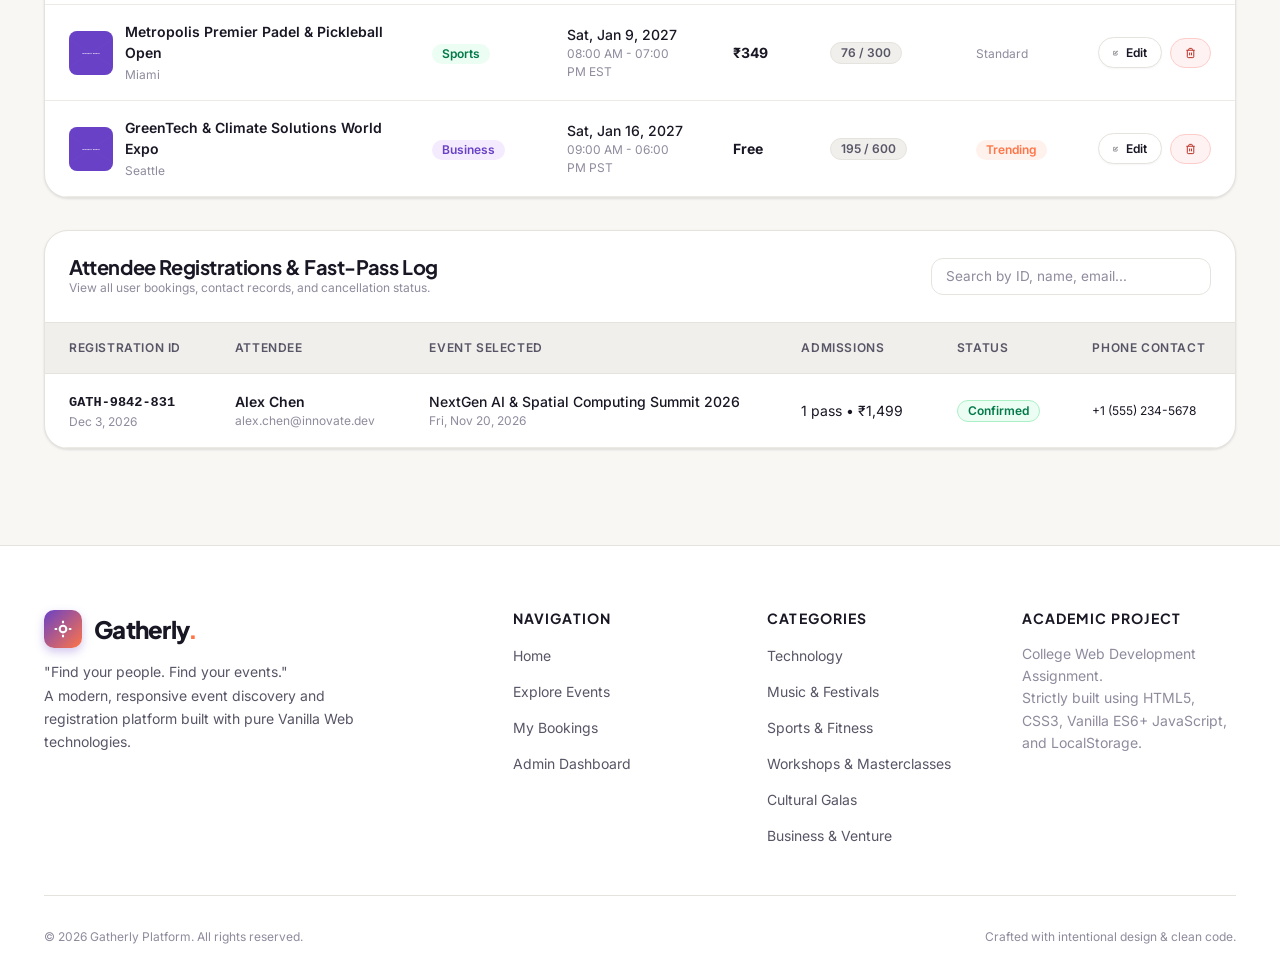
==== commit e28a8cae: "fix: resolve navbar clipping and update currency from USD to Indian Rupees (INR)" ====
--- a/admin.html
+++ b/admin.html
@@ -283,7 +283,7 @@
           <!-- Price & Seats Grid -->
           <div style="display: grid; grid-template-columns: 1fr 1fr; gap: 1rem;">
             <div class="form-group">
-              <label for="admin-event-price" class="form-label form-label-required">Price ($ USD, 0 for Free)</label>
+              <label for="admin-event-price" class="form-label form-label-required">Price (₹ INR, 0 for Free)</label>
               <input type="number" id="admin-event-price" class="form-input" min="0" step="1" required value="0">
             </div>
 
--- a/css/components.css
+++ b/css/components.css
@@ -11,9 +11,10 @@
   z-index: 100;
   background-color: var(--color-surface);
   border-bottom: 1px solid var(--color-border);
-  transition: all var(--transition-normal);
+  transition: background-color var(--transition-normal), border-color var(--transition-normal), box-shadow var(--transition-normal);
   backdrop-filter: blur(12px);
   -webkit-backdrop-filter: blur(12px);
+  width: 100%;
 }
 
 .navbar-inner {
@@ -21,10 +22,11 @@
   align-items: center;
   justify-content: space-between;
   height: var(--navbar-height);
+  position: relative;
 }
 
 .brand-logo {
-  display: flex;
+  display: inline-flex;
   align-items: center;
   gap: var(--space-3);
   font-family: var(--font-display);
@@ -32,6 +34,13 @@
   font-size: var(--text-2xl);
   color: var(--color-text);
   letter-spacing: -0.03em;
+  flex-shrink: 0;
+  text-decoration: none;
+  user-select: none;
+}
+
+.brand-logo:hover {
+  opacity: 0.92;
 }
 
 .brand-logo-mark {
@@ -44,6 +53,7 @@
   justify-content: center;
   color: #FFFFFF;
   box-shadow: 0 4px 10px rgba(105, 65, 198, 0.3);
+  flex-shrink: 0;
 }
 
 .brand-logo span.dot {
@@ -89,6 +99,7 @@
   display: flex;
   align-items: center;
   gap: var(--space-3);
+  flex-shrink: 0;
 }
 
 /* Theme Toggle Button */
@@ -103,6 +114,8 @@
   background-color: var(--color-surface-sunken);
   border: 1px solid var(--color-border);
   transition: all var(--transition-fast);
+  cursor: pointer;
+  flex-shrink: 0;
 }
 
 .theme-toggle-btn:hover {
@@ -121,10 +134,13 @@
   color: var(--color-text);
   background-color: var(--color-surface-sunken);
   border: 1px solid var(--color-border);
+  cursor: pointer;
+  flex-shrink: 0;
 }
 
 /* Mobile Navigation Drawer */
 .mobile-nav {
+  display: none; /* Completely hidden when inactive */
   position: fixed;
   top: var(--navbar-height);
   left: 0;
@@ -132,19 +148,29 @@
   bottom: 0;
   background-color: var(--color-surface);
   padding: var(--space-6);
-  display: flex;
   flex-direction: column;
   gap: var(--space-4);
   z-index: 99;
-  transform: translateY(-110%);
-  transition: transform var(--transition-normal);
   border-bottom: 1px solid var(--color-border);
   box-shadow: var(--shadow-xl);
   overflow-y: auto;
+  opacity: 0;
+  pointer-events: none;
+  transition: opacity var(--transition-normal), transform var(--transition-normal);
+  transform: translateY(-8px);
 }
 
 .mobile-nav.is-open {
+  display: flex;
+  opacity: 1;
+  pointer-events: auto;
   transform: translateY(0);
+}
+
+@media (min-width: 769px) {
+  .mobile-nav {
+    display: none !important;
+  }
 }
 
 .mobile-nav .nav-link {
--- a/css/responsive.css
+++ b/css/responsive.css
@@ -34,11 +34,24 @@
   }
 
   .nav-links {
+    display: none !important;
+  }
+
+  .mobile-menu-btn {
+    display: flex !important;
+  }
+
+  .nav-actions .btn {
     display: none;
   }
 
-  .mobile-menu-btn {
-    display: flex;
+  .brand-logo {
+    font-size: var(--text-xl);
+  }
+
+  .brand-logo-mark {
+    width: 32px;
+    height: 32px;
   }
 
   .section {
